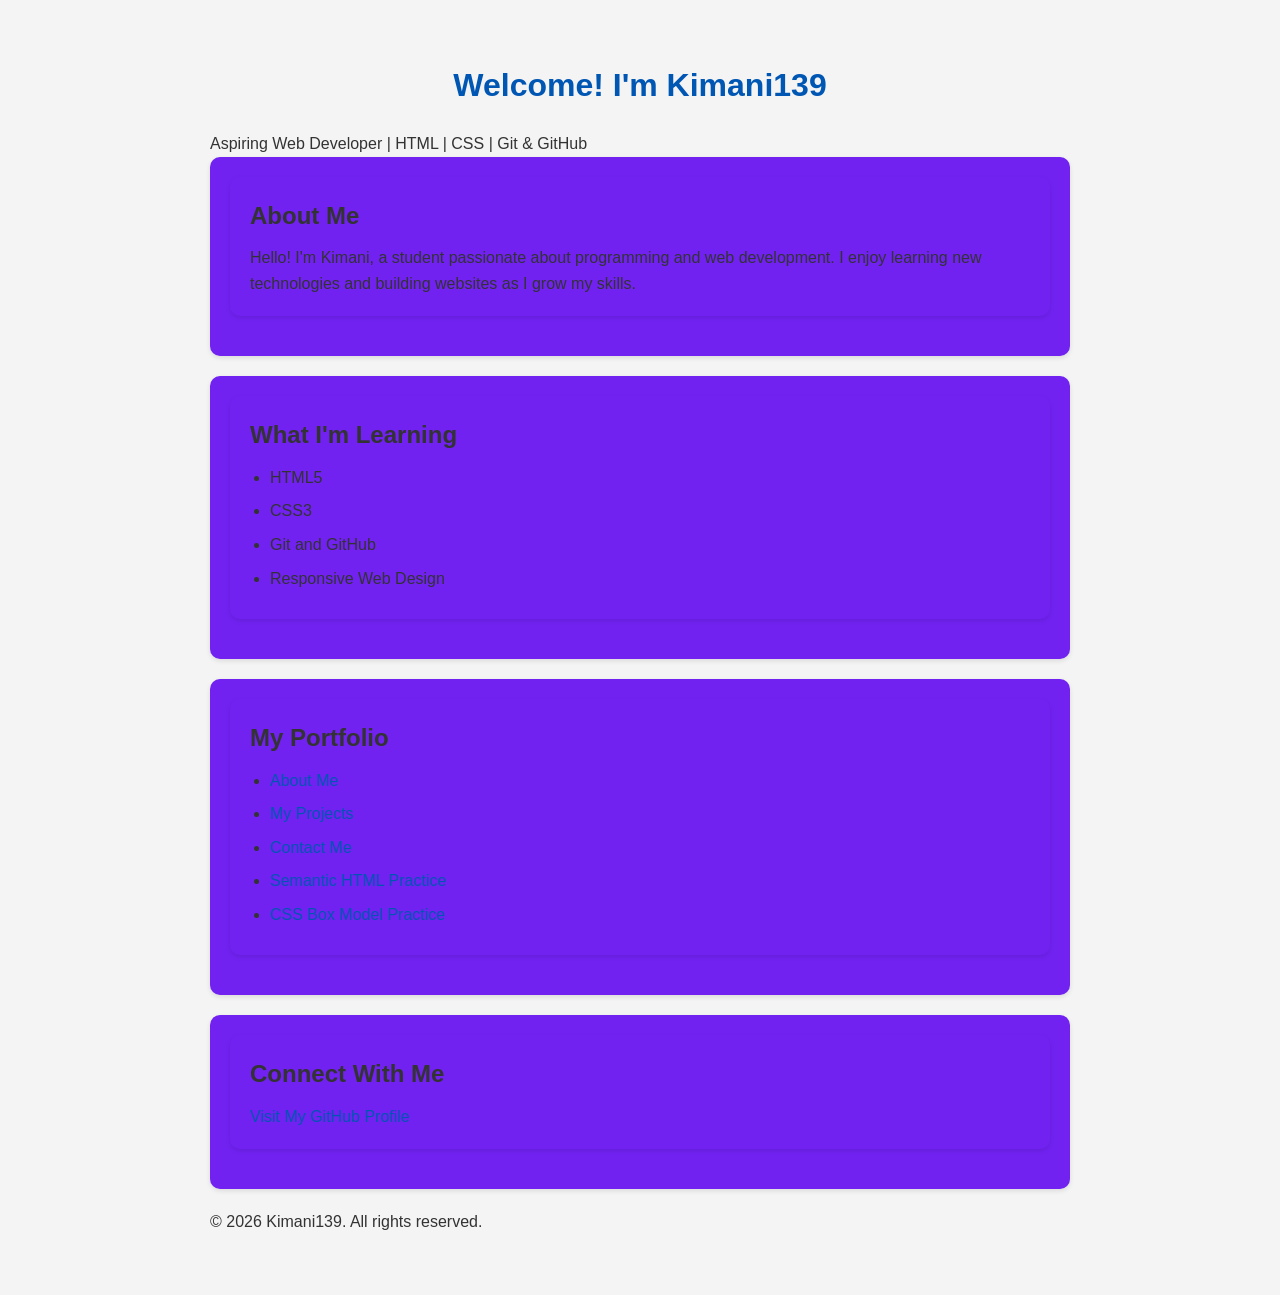
==== index.html @ 1fda2276 "Rename index .html to index.html" ====
<!DOCTYPE html>
<html lang="en">
<head>
    <meta charset="UTF-8">
    <meta name="viewport" content="width=device-width, initial-scale=1.0">
    <title>Kimani's Personal Portfolio</title>

    <link rel="stylesheet" href="styles.css">
</head>
<body>

    <header>
        <h1>Welcome! I'm Kimani139</h1>
        <p>Aspiring Web Developer | HTML | CSS | Git & GitHub</p>
    </header>

    <main>

        <section class="section">
            <div class="section">
              <h2>About Me</h2>
              <p>
                Hello! I'm Kimani, a student passionate about programming and web development.
                I enjoy learning new technologies and building websites as I grow my skills.
              </p>
            </div>  
        </section>

        <section class="section">
            <div class="section">
               <h2>What I'm Learning</h2>
                <ul>
                  <li>HTML5</li>
                  <li>CSS3</li>
                  <li>Git and GitHub</li>
                  <li>Responsive Web Design</li>
              </ul>
            </div>  
        </section>

        <section class="section">
            <div class="section">
              <h2>My Portfolio</h2>
                <ul>
                    <li><a href="about.html">About Me</a></li>
                    <li><a href="projects.html">My Projects</a></li>
                    <li><a href="contact.html">Contact Me</a></li>
                    <li><a href="semantic.html">Semantic HTML Practice</a></li>
                    <li><a href="box-model-practice.html">CSS Box Model Practice</a></li>
               </ul>
            </div>   
        </section>

        <section class="section">
            <div class="section">
              <h2>Connect With Me</h2>
                <p>
                      <a href="https://github.com/kimani139" target="_blank">
                           Visit My GitHub Profile
                      </a>
                </p>
            </div>    
        </section>

    </main>

    <footer>
        <p>&copy; 2026 Kimani139. All rights reserved.</p>
    </footer>

</body>
</html>
---- styles.css ----
* {
    margin: 0;
    padding: 0;
    box-sizing: border-box;
}

body {
    font-family: Arial, sans-serif;
    background-color: #f4f4f4;
    color: #333;
    line-height: 1.6;
    max-width: 900px;
    margin: 40px auto;
    padding: 20px;
}

h1 {
    text-align: center;
    color: #0056b3;
    margin-bottom: 20px;
}

h2 {
    color: #333;
    margin-bottom: 10px;
}

.section {
    background: rgb(113, 34, 241);
    padding: 20px;
    margin-bottom: 20px;
    border-radius: 10px;
    box-shadow: 0 2px 5px rgba(0, 0, 0, 0.1);
}

ul {
    padding-left: 20px;
}

li {
    margin-bottom: 8px;
}

a {
    color: #0056b3;
    text-decoration: none;
}

a:hover {
    text-decoration: underline;
}

.box {
    width: 300px;
    padding: 20px;
    border: 5px solid #333;
    margin: 20px auto;
    background-color: #87ceeb;
    text-align: center;
}

.about {
    background-color: #d13e12; /* Light blue */
}

.learning {
    background-color: #0c7430; /* Light green */
}

.links {
    background-color: #3220d6; /* Light yellow */
}
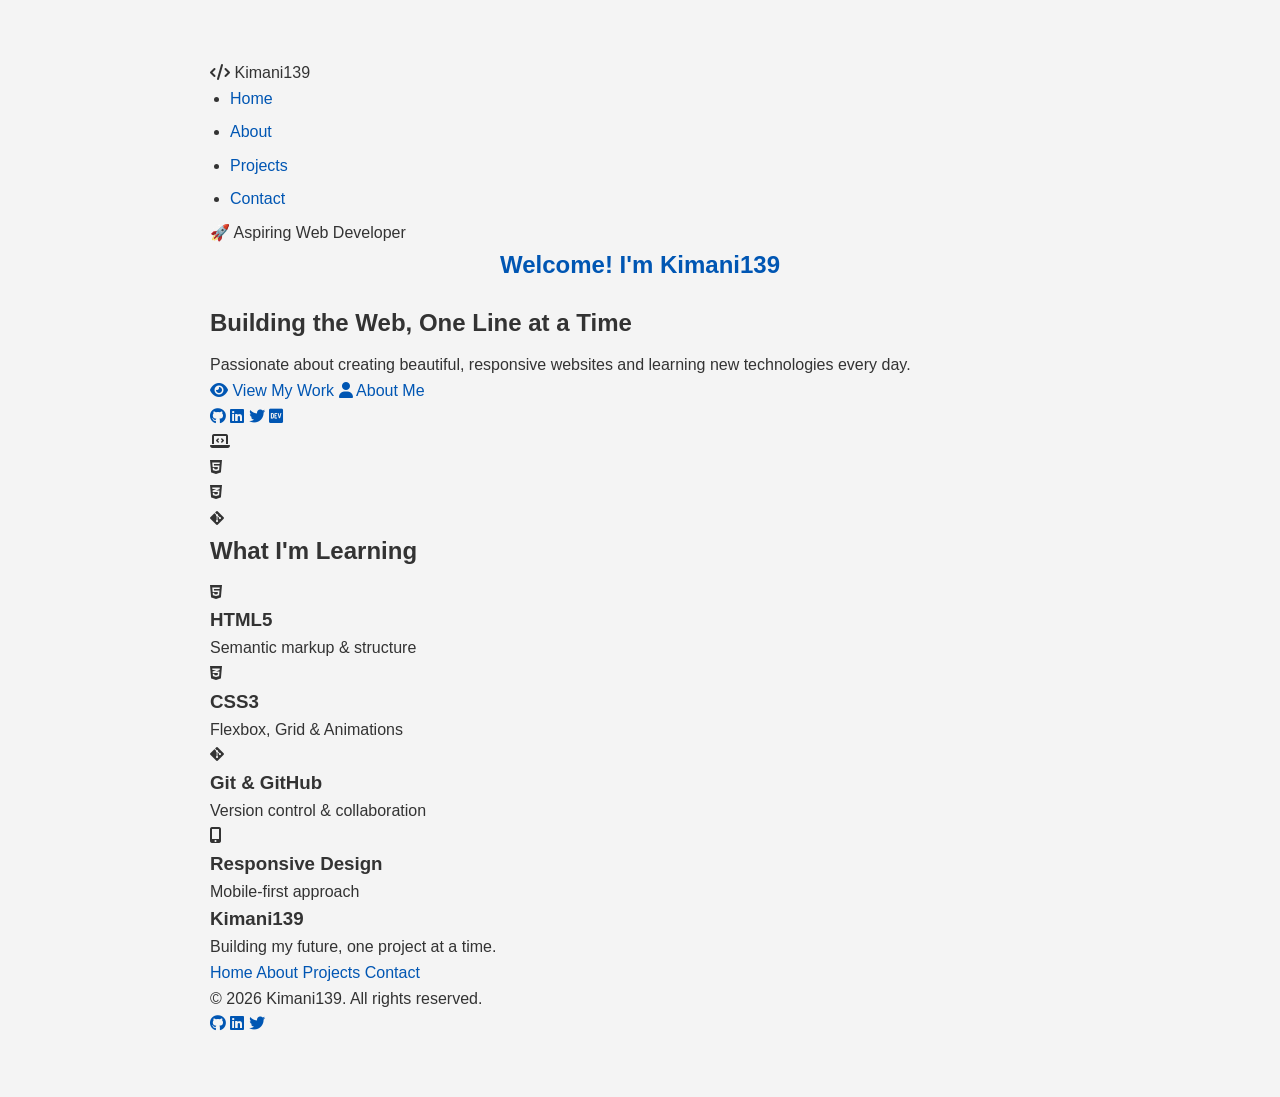
==== commit 87297811: "Update index.html" ====
--- a/index.html
+++ b/index.html
@@ -1,72 +1,138 @@
-<!DOCTYPE html>
+<!doctype html>
 <html lang="en">
-<head>
-    <meta charset="UTF-8">
-    <meta name="viewport" content="width=device-width, initial-scale=1.0">
-    <title>Kimani's Personal Portfolio</title>
-
-    <link rel="stylesheet" href="styles.css">
-</head>
-<body>
-
+  <head>
+    <meta charset="UTF-8" />
+    <meta name="viewport" content="width=device-width, initial-scale=1.0" />
+    <title>Kimani139 | Web Developer</title>
+    <link rel="stylesheet" href="styles.css" />
+    <link
+      rel="stylesheet"
+      href="https://cdnjs.cloudflare.com/ajax/libs/font-awesome/6.4.0/css/all.min.css"
+    />
+  </head>
+  <body>
+    <!-- Navigation -->
     <header>
-        <h1>Welcome! I'm Kimani139</h1>
-        <p>Aspiring Web Developer | HTML | CSS | Git & GitHub</p>
+      <nav>
+        <div class="logo">
+          <span class="logo-icon"><i class="fas fa-code"></i></span>
+          <span>Kimani<span class="highlight">139</span></span>
+        </div>
+        <ul class="nav-links">
+          <li><a href="index.html" class="active">Home</a></li>
+          <li><a href="about.html">About</a></li>
+          <li><a href="project.html">Projects</a></li>
+          <li><a href="contact.html">Contact</a></li>
+        </ul>
+        <div class="hamburger" onclick="toggleMenu()">
+          <span></span>
+          <span></span>
+          <span></span>
+        </div>
+      </nav>
     </header>
 
-    <main>
+    <!-- Hero Section -->
+    <section class="hero">
+      <div class="hero-content">
+        <div class="badge">🚀 Aspiring Web Developer</div>
+        <h1>Welcome! I'm <span class="highlight">Kimani139</span></h1>
+        <h2>Building the Web, One Line at a Time</h2>
+        <p>
+          Passionate about creating beautiful, responsive websites and learning
+          new technologies every day.
+        </p>
 
-        <section class="section">
-            <div class="section">
-              <h2>About Me</h2>
-              <p>
-                Hello! I'm Kimani, a student passionate about programming and web development.
-                I enjoy learning new technologies and building websites as I grow my skills.
-              </p>
-            </div>  
-        </section>
+        <div class="hero-buttons">
+          <a href="project.html" class="btn-primary">
+            <i class="fas fa-eye"></i> View My Work
+          </a>
+          <a href="about.html" class="btn-secondary">
+            <i class="fas fa-user"></i> About Me
+          </a>
+        </div>
 
-        <section class="section">
-            <div class="section">
-               <h2>What I'm Learning</h2>
-                <ul>
-                  <li>HTML5</li>
-                  <li>CSS3</li>
-                  <li>Git and GitHub</li>
-                  <li>Responsive Web Design</li>
-              </ul>
-            </div>  
-        </section>
+        <div class="social-icons">
+          <a href="https://github.com/kimanit39" target="_blank"
+            ><i class="fab fa-github"></i
+          ></a>
+          <a href="#" target="_blank"><i class="fab fa-linkedin"></i></a>
+          <a href="#" target="_blank"><i class="fab fa-twitter"></i></a>
+          <a href="#" target="_blank"><i class="fab fa-dev"></i></a>
+        </div>
+      </div>
+      <div class="hero-image">
+        <div class="profile-circle">
+          <div class="code-icon">
+            <i class="fas fa-laptop-code"></i>
+          </div>
+          <div class="floating-icon icon-1"><i class="fab fa-html5"></i></div>
+          <div class="floating-icon icon-2">
+            <i class="fab fa-css3-alt"></i>
+          </div>
+          <div class="floating-icon icon-3"><i class="fab fa-git-alt"></i></div>
+        </div>
+      </div>
+    </section>
 
-        <section class="section">
-            <div class="section">
-              <h2>My Portfolio</h2>
-                <ul>
-                    <li><a href="about.html">About Me</a></li>
-                    <li><a href="projects.html">My Projects</a></li>
-                    <li><a href="contact.html">Contact Me</a></li>
-                    <li><a href="semantic.html">Semantic HTML Practice</a></li>
-                    <li><a href="box-model-practice.html">CSS Box Model Practice</a></li>
-               </ul>
-            </div>   
-        </section>
+    <!-- Skills Section -->
+    <section class="skills">
+      <h2>What I'm Learning</h2>
+      <div class="skills-grid">
+        <div class="skill-card">
+          <i class="fab fa-html5"></i>
+          <h3>HTML5</h3>
+          <p>Semantic markup & structure</p>
+        </div>
+        <div class="skill-card">
+          <i class="fab fa-css3-alt"></i>
+          <h3>CSS3</h3>
+          <p>Flexbox, Grid & Animations</p>
+        </div>
+        <div class="skill-card">
+          <i class="fab fa-git-alt"></i>
+          <h3>Git & GitHub</h3>
+          <p>Version control & collaboration</p>
+        </div>
+        <div class="skill-card">
+          <i class="fas fa-mobile-alt"></i>
+          <h3>Responsive Design</h3>
+          <p>Mobile-first approach</p>
+        </div>
+      </div>
+    </section>
 
-        <section class="section">
-            <div class="section">
-              <h2>Connect With Me</h2>
-                <p>
-                      <a href="https://github.com/kimani139" target="_blank">
-                           Visit My GitHub Profile
-                      </a>
-                </p>
-            </div>    
-        </section>
-
-    </main>
-
+    <!-- Footer -->
     <footer>
+      <div class="footer-content">
+        <div class="footer-text">
+          <h3>Kimani139</h3>
+          <p>Building my future, one project at a time.</p>
+        </div>
+        <div class="footer-links">
+          <a href="index.html">Home</a>
+          <a href="about.html">About</a>
+          <a href="project.html">Projects</a>
+          <a href="contact.html">Contact</a>
+        </div>
+      </div>
+      <div class="footer-bottom">
         <p>&copy; 2026 Kimani139. All rights reserved.</p>
+        <div class="footer-social">
+          <a href="https://github.com/kimanit39"
+            ><i class="fab fa-github"></i
+          ></a>
+          <a href="#"><i class="fab fa-linkedin"></i></a>
+          <a href="#"><i class="fab fa-twitter"></i></a>
+        </div>
+      </div>
     </footer>
 
-</body>
+    <script>
+      function toggleMenu() {
+        document.querySelector(".nav-links").classList.toggle("active");
+        document.querySelector(".hamburger").classList.toggle("active");
+      }
+    </script>
+  </body>
 </html>
--- a/styles.css
+++ b/styles.css
@@ -26,7 +26,7 @@
 }
 
 .section {
-    background: rgb(113, 34, 241);
+    background: #9d4edd;
     padding: 20px;
     margin-bottom: 20px;
     border-radius: 10px;
@@ -69,4 +69,4 @@
 
 .links {
     background-color: #3220d6; /* Light yellow */
-}+}
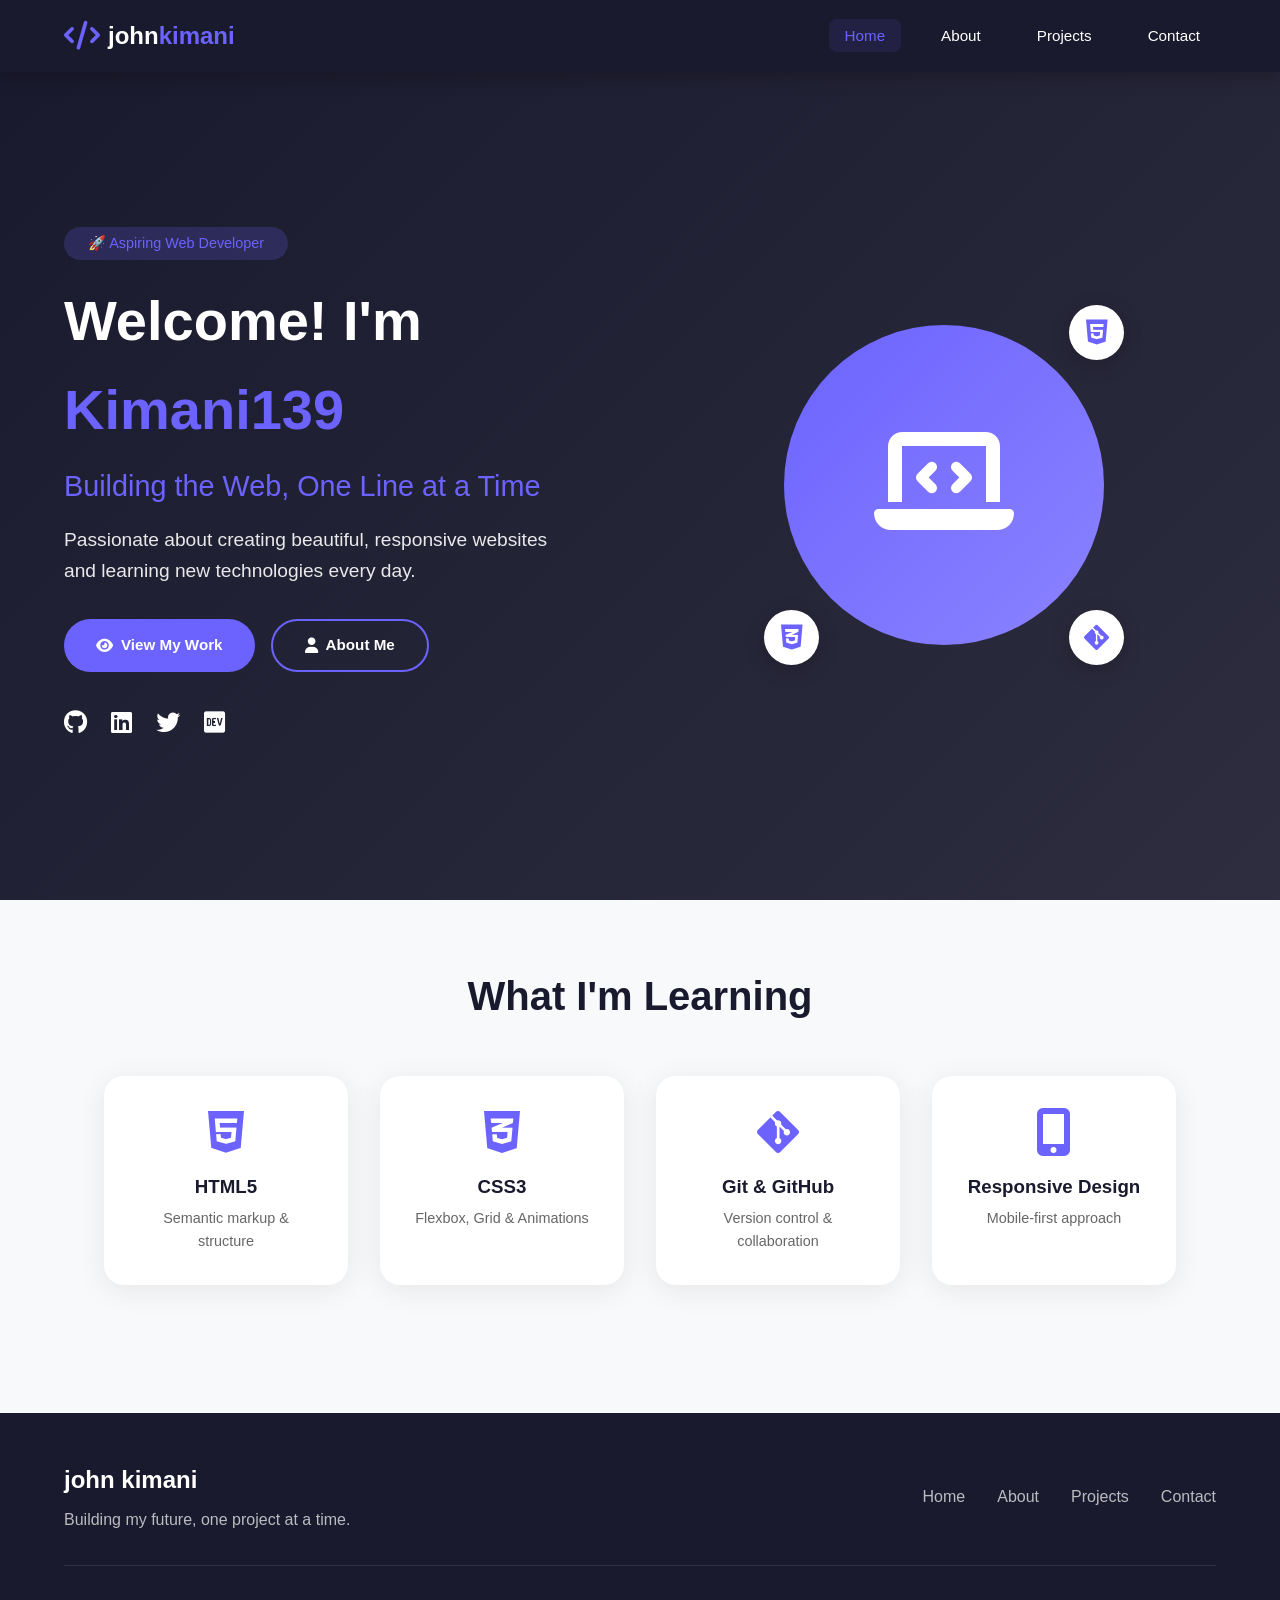
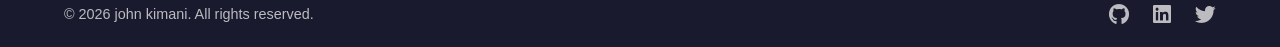
==== commit e2db254a: "Update index.html" ====
--- a/index.html
+++ b/index.html
@@ -3,7 +3,7 @@
   <head>
     <meta charset="UTF-8" />
     <meta name="viewport" content="width=device-width, initial-scale=1.0" />
-    <title>Kimani139 | Web Developer</title>
+    <title>john kimani| Web Developer</title>
     <link rel="stylesheet" href="styles.css" />
     <link
       rel="stylesheet"
@@ -16,7 +16,7 @@
       <nav>
         <div class="logo">
           <span class="logo-icon"><i class="fas fa-code"></i></span>
-          <span>Kimani<span class="highlight">139</span></span>
+          <span>john<span class="highlight">kimani</span></span>
         </div>
         <ul class="nav-links">
           <li><a href="index.html" class="active">Home</a></li>
@@ -106,7 +106,7 @@
     <footer>
       <div class="footer-content">
         <div class="footer-text">
-          <h3>Kimani139</h3>
+          <h3>john kimani</h3>
           <p>Building my future, one project at a time.</p>
         </div>
         <div class="footer-links">
@@ -117,7 +117,7 @@
         </div>
       </div>
       <div class="footer-bottom">
-        <p>&copy; 2026 Kimani139. All rights reserved.</p>
+        <p>&copy; 2026 john kimani. All rights reserved.</p>
         <div class="footer-social">
           <a href="https://github.com/kimanit39"
             ><i class="fab fa-github"></i
--- a/styles.css
+++ b/styles.css
@@ -1,72 +1,597 @@
+/* ===== RESET & BASE ===== */
 * {
-    margin: 0;
-    padding: 0;
-    box-sizing: border-box;
+  margin: 0;
+  padding: 0;
+  box-sizing: border-box;
+}
+
+:root {
+  --primary: #6c63ff;
+  --primary-dark: #5a52d6;
+  --secondary: #2d2d3f;
+  --dark: #1a1a2e;
+  --light: #f8f9fa;
+  --text: #333;
+  --white: #ffffff;
+  --shadow: 0 5px 30px rgba(0, 0, 0, 0.08);
+  --shadow-hover: 0 10px 40px rgba(108, 99, 255, 0.15);
+}
+
+html {
+  scroll-behavior: smooth;
 }
 
 body {
-    font-family: Arial, sans-serif;
-    background-color: #f4f4f4;
-    color: #333;
-    line-height: 1.6;
-    max-width: 900px;
-    margin: 40px auto;
-    padding: 20px;
-}
-
-h1 {
+  font-family: "Segoe UI", Tahoma, Geneva, Verdana, sans-serif;
+  background: var(--light);
+  color: var(--text);
+  line-height: 1.6;
+  padding-top: 70px;
+}
+
+a {
+  text-decoration: none;
+  color: var(--primary);
+  transition: all 0.3s;
+}
+
+a:hover {
+  color: var(--primary-dark);
+}
+
+/* ===== NAVIGATION ===== */
+header {
+  background: var(--dark);
+  padding: 0.8rem 5%;
+  position: fixed;
+  width: 100%;
+  top: 0;
+  z-index: 1000;
+  box-shadow: 0 2px 20px rgba(0, 0, 0, 0.3);
+}
+
+nav {
+  display: flex;
+  justify-content: space-between;
+  align-items: center;
+  max-width: 1200px;
+  margin: 0 auto;
+}
+
+.logo {
+  display: flex;
+  align-items: center;
+  gap: 0.5rem;
+  color: white;
+  font-size: 1.5rem;
+  font-weight: bold;
+}
+
+.logo-icon {
+  color: var(--primary);
+  font-size: 1.8rem;
+}
+
+.logo .highlight {
+  color: var(--primary);
+}
+
+.nav-links {
+  display: flex;
+  list-style: none;
+  gap: 1.5rem;
+}
+
+.nav-links a {
+  color: white;
+  text-decoration: none;
+  font-weight: 500;
+  transition: all 0.3s;
+  padding: 0.5rem 1rem;
+  border-radius: 8px;
+  font-size: 0.95rem;
+}
+
+.nav-links a:hover,
+.nav-links a.active {
+  color: var(--primary);
+  background: rgba(108, 99, 255, 0.1);
+}
+
+.hamburger {
+  display: none;
+  flex-direction: column;
+  gap: 5px;
+  cursor: pointer;
+}
+
+.hamburger span {
+  width: 25px;
+  height: 3px;
+  background: white;
+  border-radius: 2px;
+  transition: all 0.3s;
+}
+
+/* Mobile Menu */
+@media (max-width: 768px) {
+  .hamburger {
+    display: flex;
+  }
+
+  .nav-links {
+    display: none;
+    flex-direction: column;
+    position: absolute;
+    top: 100%;
+    left: 0;
+    width: 100%;
+    background: var(--dark);
+    padding: 1rem 0;
+    gap: 0;
+    box-shadow: 0 10px 30px rgba(0, 0, 0, 0.3);
+  }
+
+  .nav-links.active {
+    display: flex;
+  }
+
+  .nav-links a {
+    padding: 0.8rem 2rem;
+    border-radius: 0;
+    border-bottom: 1px solid rgba(255, 255, 255, 0.05);
+  }
+
+  .nav-links a:hover {
+    background: rgba(108, 99, 255, 0.1);
+  }
+}
+
+/* ===== HERO SECTION ===== */
+.hero {
+  min-height: calc(100vh - 70px);
+  display: flex;
+  align-items: center;
+  justify-content: center;
+  padding: 4rem 5%;
+  background: linear-gradient(135deg, var(--dark) 0%, var(--secondary) 100%);
+  color: white;
+  gap: 4rem;
+}
+
+.hero-content {
+  flex: 1;
+}
+
+.badge {
+  display: inline-block;
+  background: rgba(108, 99, 255, 0.2);
+  color: var(--primary);
+  padding: 0.3rem 1.5rem;
+  border-radius: 50px;
+  font-size: 0.9rem;
+  font-weight: 500;
+  margin-bottom: 1rem;
+}
+
+.hero h1 {
+  font-size: 3.5rem;
+  margin-bottom: 0.5rem;
+}
+
+.hero h2 {
+  font-size: 1.8rem;
+  color: var(--primary);
+  margin-bottom: 1rem;
+  font-weight: 400;
+}
+
+.highlight {
+  color: var(--primary);
+}
+
+.hero p {
+  font-size: 1.2rem;
+  opacity: 0.9;
+  margin-bottom: 2rem;
+  max-width: 500px;
+}
+
+.hero-buttons {
+  display: flex;
+  gap: 1rem;
+  flex-wrap: wrap;
+  margin-bottom: 2rem;
+}
+
+.btn-primary,
+.btn-secondary {
+  padding: 0.8rem 2rem;
+  border-radius: 50px;
+  text-decoration: none;
+  font-weight: 600;
+  transition: all 0.3s;
+  display: inline-flex;
+  align-items: center;
+  gap: 0.5rem;
+  font-size: 0.95rem;
+}
+
+.btn-primary {
+  background: var(--primary);
+  color: white;
+}
+
+.btn-primary:hover {
+  transform: translateY(-3px);
+  box-shadow: 0 5px 30px rgba(108, 99, 255, 0.4);
+  background: var(--primary-dark);
+}
+
+.btn-secondary {
+  border: 2px solid var(--primary);
+  color: white;
+}
+
+.btn-secondary:hover {
+  background: var(--primary);
+  transform: translateY(-3px);
+}
+
+.social-icons {
+  display: flex;
+  gap: 1.5rem;
+}
+
+.social-icons a {
+  color: white;
+  font-size: 1.5rem;
+  transition: all 0.3s;
+}
+
+.social-icons a:hover {
+  color: var(--primary);
+  transform: translateY(-3px);
+}
+
+/* Hero Image */
+.hero-image {
+  flex: 1;
+  display: flex;
+  justify-content: center;
+  align-items: center;
+}
+
+.profile-circle {
+  width: 320px;
+  height: 320px;
+  border-radius: 50%;
+  background: linear-gradient(135deg, var(--primary), #8b83ff);
+  display: flex;
+  justify-content: center;
+  align-items: center;
+  position: relative;
+  animation: float 3s ease-in-out infinite;
+}
+
+.code-icon {
+  font-size: 7rem;
+  color: white;
+}
+
+.floating-icon {
+  position: absolute;
+  width: 55px;
+  height: 55px;
+  background: white;
+  border-radius: 50%;
+  display: flex;
+  justify-content: center;
+  align-items: center;
+  font-size: 1.8rem;
+  color: var(--primary);
+  box-shadow: 0 5px 20px rgba(0, 0, 0, 0.2);
+}
+
+.icon-1 {
+  top: -20px;
+  right: -20px;
+  animation: float 4s ease-in-out infinite;
+}
+.icon-2 {
+  bottom: -20px;
+  left: -20px;
+  animation: float 4s ease-in-out infinite 1s;
+}
+.icon-3 {
+  bottom: -20px;
+  right: -20px;
+  animation: float 4s ease-in-out infinite 2s;
+}
+
+@keyframes float {
+  0%,
+  100% {
+    transform: translateY(0);
+  }
+  50% {
+    transform: translateY(-20px);
+  }
+}
+
+/* ===== SKILLS SECTION ===== */
+.skills {
+  padding: 4rem 5%;
+  max-width: 1200px;
+  margin: 0 auto;
+}
+
+.skills h2 {
+  text-align: center;
+  font-size: 2.5rem;
+  color: var(--dark);
+  margin-bottom: 3rem;
+}
+
+.skills-grid {
+  display: grid;
+  grid-template-columns: repeat(auto-fit, minmax(200px, 1fr));
+  gap: 2rem;
+}
+
+.skill-card {
+  background: white;
+  padding: 2rem;
+  border-radius: 20px;
+  text-align: center;
+  transition: all 0.3s;
+  box-shadow: var(--shadow);
+}
+
+.skill-card:hover {
+  transform: translateY(-10px);
+  box-shadow: var(--shadow-hover);
+}
+
+.skill-card i {
+  font-size: 3rem;
+  color: var(--primary);
+  margin-bottom: 1rem;
+}
+
+.skill-card h3 {
+  color: var(--dark);
+  margin-bottom: 0.3rem;
+}
+
+.skill-card p {
+  color: #666;
+  font-size: 0.9rem;
+}
+
+/* ===== QUICK LINKS ===== */
+.quick-links {
+  padding: 4rem 5%;
+  max-width: 1200px;
+  margin: 0 auto;
+}
+
+.quick-links h2 {
+  text-align: center;
+  font-size: 2.5rem;
+  color: var(--dark);
+  margin-bottom: 3rem;
+}
+
+.links-grid {
+  display: grid;
+  grid-template-columns: repeat(auto-fit, minmax(180px, 1fr));
+  gap: 2rem;
+}
+
+.link-card {
+  background: white;
+  padding: 2rem;
+  border-radius: 20px;
+  text-align: center;
+  text-decoration: none;
+  transition: all 0.3s;
+  box-shadow: var(--shadow);
+}
+
+.link-card:hover {
+  transform: translateY(-10px);
+  box-shadow: var(--shadow-hover);
+}
+
+.link-card i {
+  font-size: 2.5rem;
+  color: var(--primary);
+  margin-bottom: 0.8rem;
+}
+
+.link-card h3 {
+  color: var(--dark);
+  margin-bottom: 0.3rem;
+}
+
+.link-card p {
+  color: #666;
+  font-size: 0.9rem;
+}
+
+/* ===== FOOTER ===== */
+footer {
+  background: var(--dark);
+  color: white;
+  padding: 3rem 5% 1rem;
+  margin-top: 4rem;
+}
+
+.footer-content {
+  max-width: 1200px;
+  margin: 0 auto;
+  display: grid;
+  grid-template-columns: 1fr 1fr;
+  gap: 2rem;
+  padding-bottom: 2rem;
+  border-bottom: 1px solid rgba(255, 255, 255, 0.1);
+}
+
+.footer-text h3 {
+  font-size: 1.5rem;
+  margin-bottom: 0.5rem;
+}
+
+.footer-text p {
+  opacity: 0.7;
+}
+
+.footer-links {
+  display: flex;
+  gap: 2rem;
+  justify-content: flex-end;
+  align-items: center;
+  flex-wrap: wrap;
+}
+
+.footer-links a {
+  color: white;
+  text-decoration: none;
+  opacity: 0.7;
+  transition: all 0.3s;
+}
+
+.footer-links a:hover {
+  opacity: 1;
+  color: var(--primary);
+}
+
+.footer-bottom {
+  max-width: 1200px;
+  margin: 0 auto;
+  padding-top: 2rem;
+  display: flex;
+  justify-content: space-between;
+  align-items: center;
+  flex-wrap: wrap;
+  gap: 1rem;
+}
+
+.footer-bottom p {
+  opacity: 0.7;
+  font-size: 0.9rem;
+}
+
+.footer-social {
+  display: flex;
+  gap: 1.5rem;
+}
+
+.footer-social a {
+  color: white;
+  font-size: 1.3rem;
+  transition: all 0.3s;
+  opacity: 0.7;
+}
+
+.footer-social a:hover {
+  opacity: 1;
+  color: var(--primary);
+  transform: translateY(-3px);
+}
+
+/* ===== RESPONSIVE ===== */
+@media (max-width: 768px) {
+  body {
+    padding-top: 60px;
+  }
+
+  .hero {
+    flex-direction: column;
     text-align: center;
-    color: #0056b3;
-    margin-bottom: 20px;
-}
-
-h2 {
-    color: #333;
-    margin-bottom: 10px;
-}
-
-.section {
-    background: #9d4edd;
-    padding: 20px;
-    margin-bottom: 20px;
-    border-radius: 10px;
-    box-shadow: 0 2px 5px rgba(0, 0, 0, 0.1);
-}
-
-ul {
-    padding-left: 20px;
-}
-
-li {
-    margin-bottom: 8px;
-}
-
-a {
-    color: #0056b3;
-    text-decoration: none;
-}
-
-a:hover {
-    text-decoration: underline;
-}
-
-.box {
-    width: 300px;
-    padding: 20px;
-    border: 5px solid #333;
-    margin: 20px auto;
-    background-color: #87ceeb;
+    gap: 2rem;
+    padding: 3rem 5%;
+  }
+
+  .hero h1 {
+    font-size: 2.5rem;
+  }
+
+  .hero h2 {
+    font-size: 1.4rem;
+  }
+
+  .hero p {
+    max-width: 100%;
+    margin: 0 auto 1.5rem;
+  }
+
+  .hero-buttons {
+    justify-content: center;
+  }
+
+  .social-icons {
+    justify-content: center;
+  }
+
+  .profile-circle {
+    width: 250px;
+    height: 250px;
+  }
+
+  .code-icon {
+    font-size: 5rem;
+  }
+
+  .floating-icon {
+    width: 45px;
+    height: 45px;
+    font-size: 1.3rem;
+  }
+
+  .skills-grid {
+    grid-template-columns: repeat(2, 1fr);
+  }
+
+  .links-grid {
+    grid-template-columns: repeat(2, 1fr);
+  }
+
+  .footer-content {
+    grid-template-columns: 1fr;
     text-align: center;
-}
-
-.about {
-    background-color: #d13e12; /* Light blue */
-}
-
-.learning {
-    background-color: #0c7430; /* Light green */
-}
-
-.links {
-    background-color: #3220d6; /* Light yellow */
-}
+  }
+
+  .footer-links {
+    justify-content: center;
+  }
+
+  .footer-bottom {
+    flex-direction: column;
+    text-align: center;
+  }
+}
+
+@media (max-width: 480px) {
+  .skills-grid {
+    grid-template-columns: 1fr;
+  }
+
+  .links-grid {
+    grid-template-columns: 1fr;
+  }
+
+  .hero h1 {
+    font-size: 2rem;
+  }
+
+  .profile-circle {
+    width: 200px;
+    height: 200px;
+  }
+
+  .code-icon {
+    font-size: 4rem;
+  }
+}
